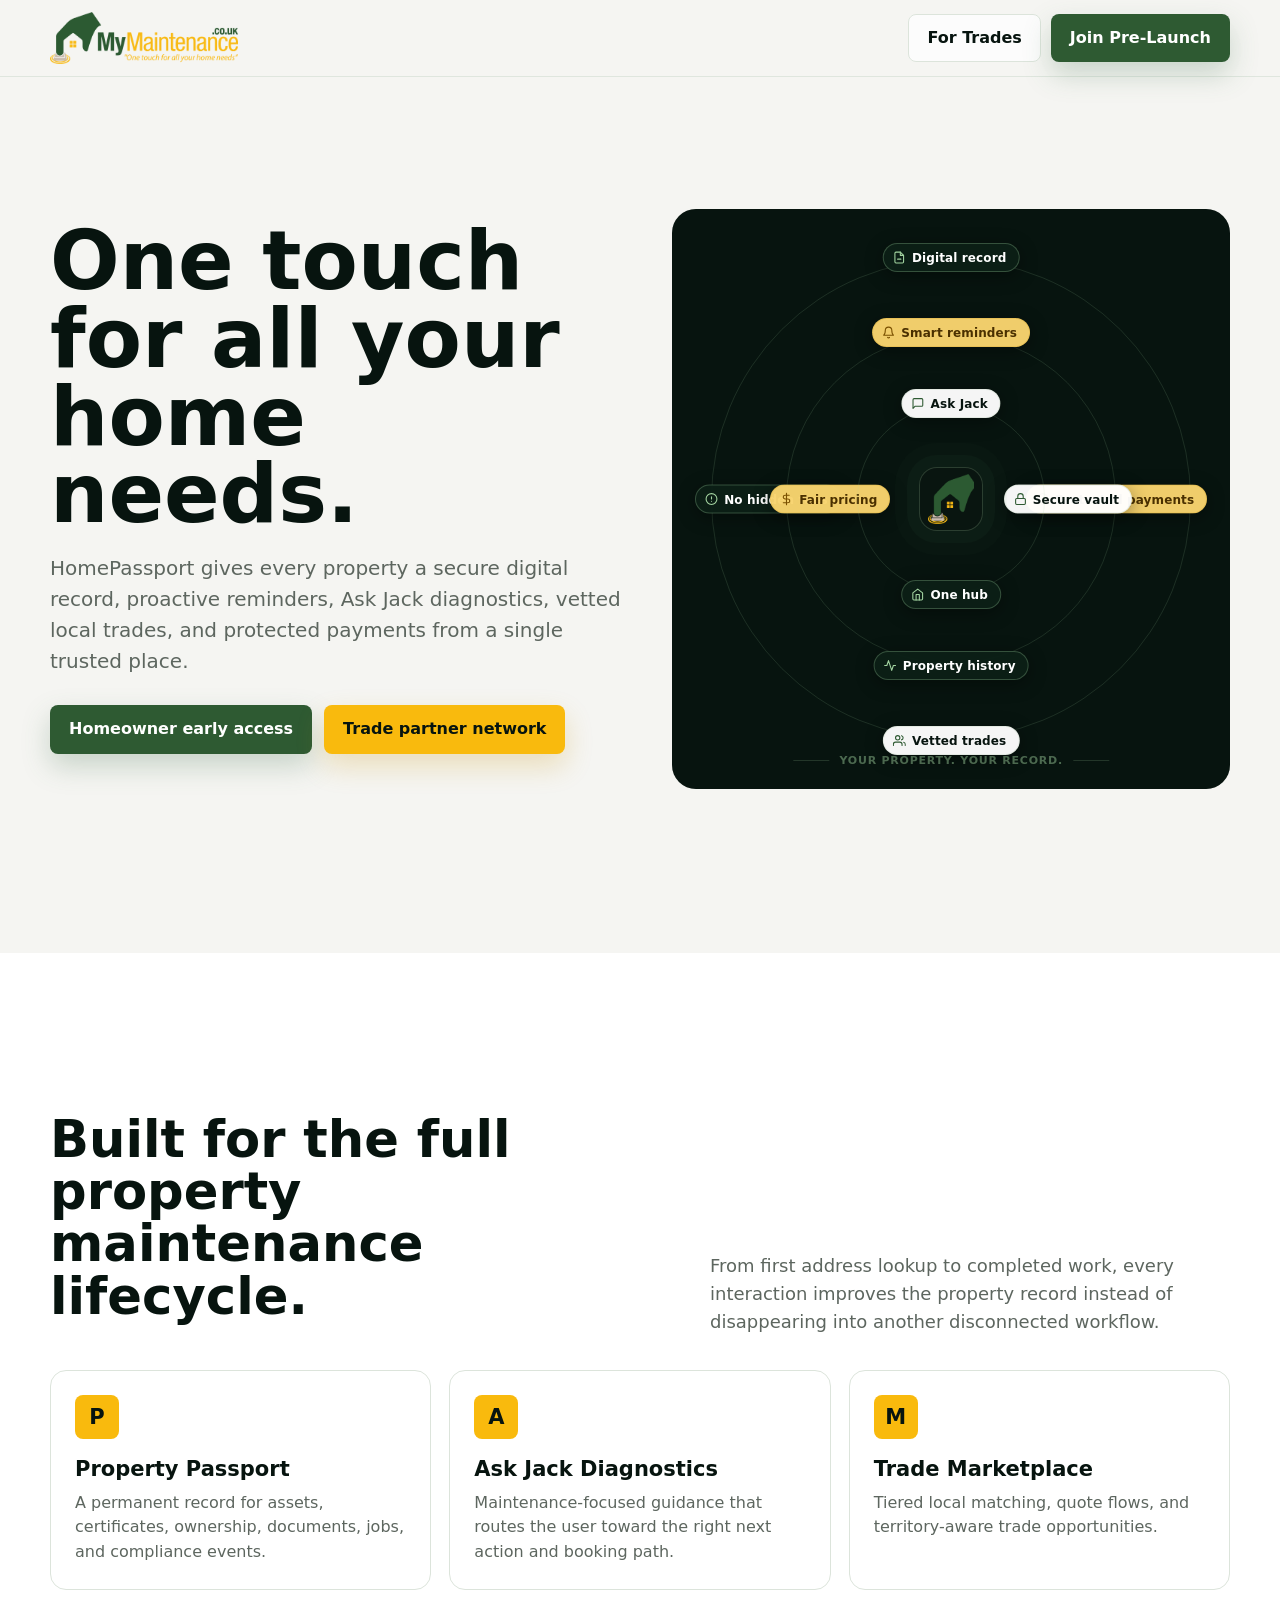
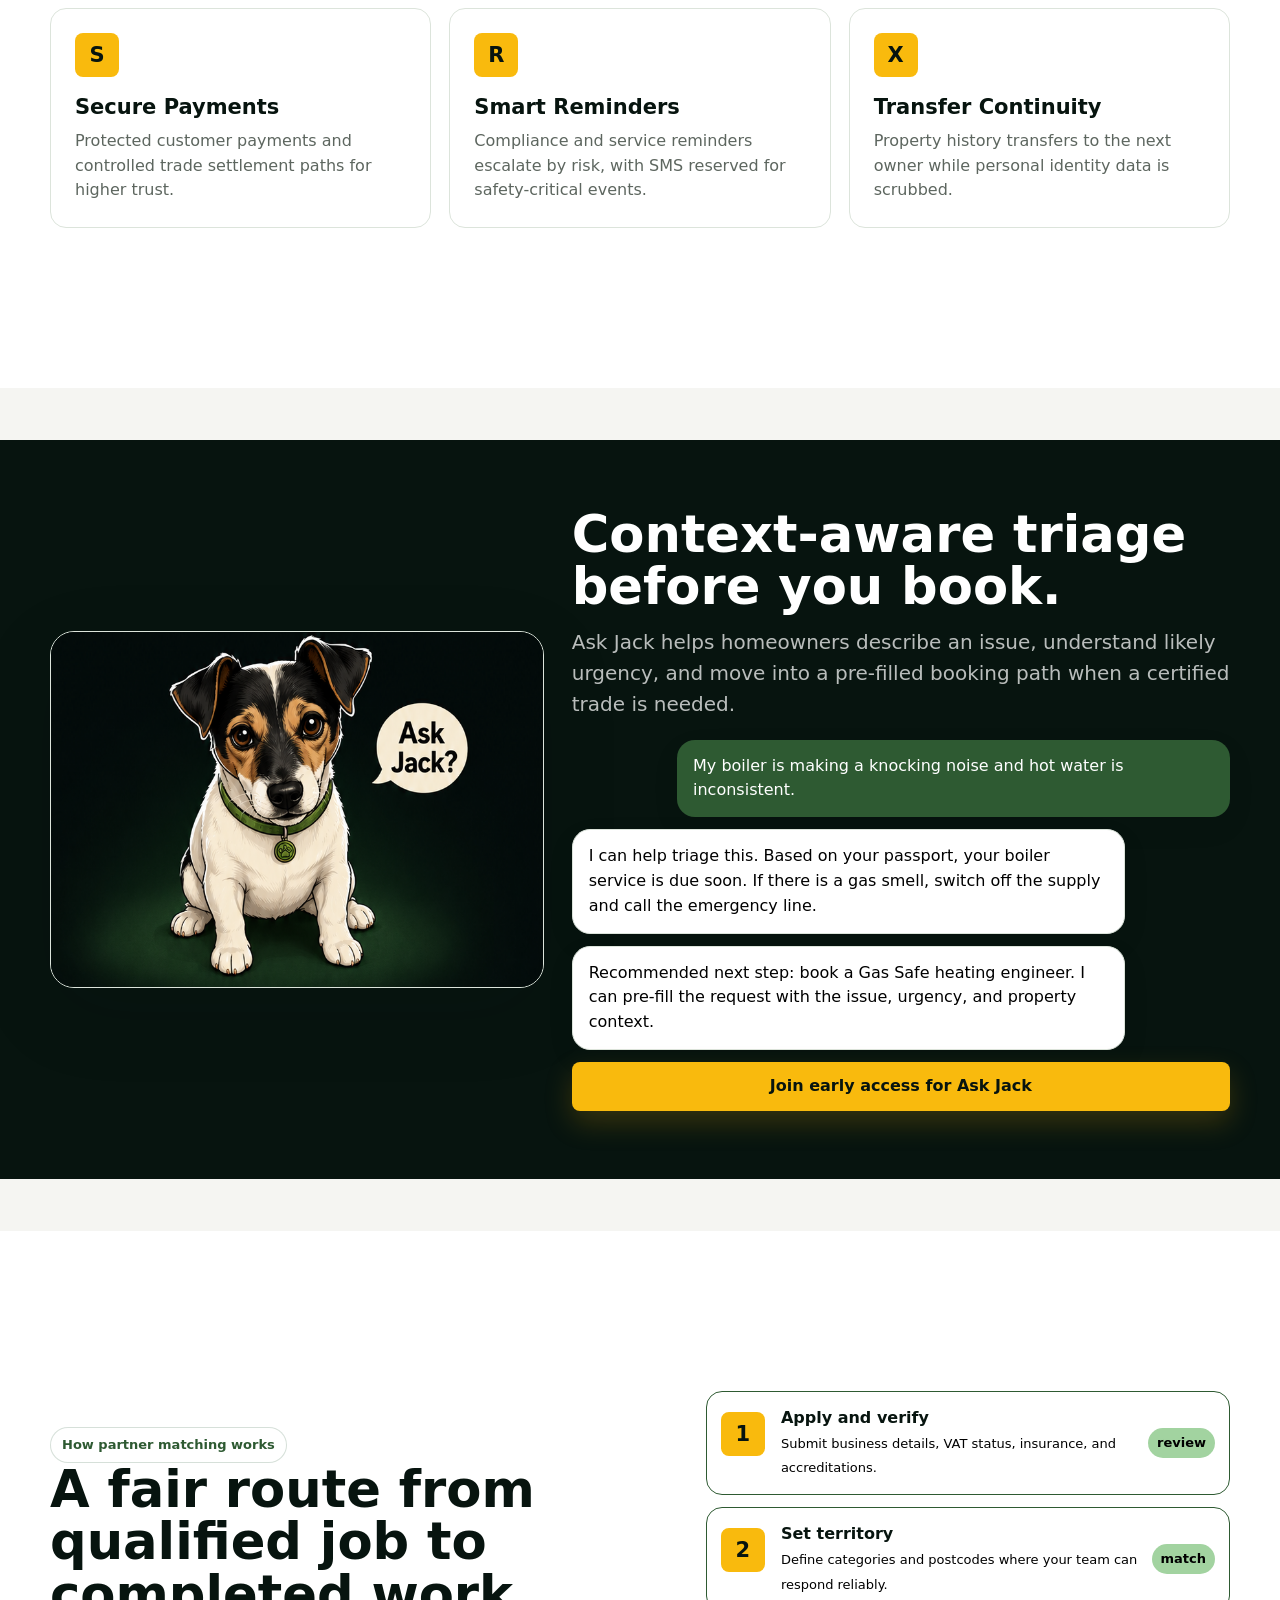
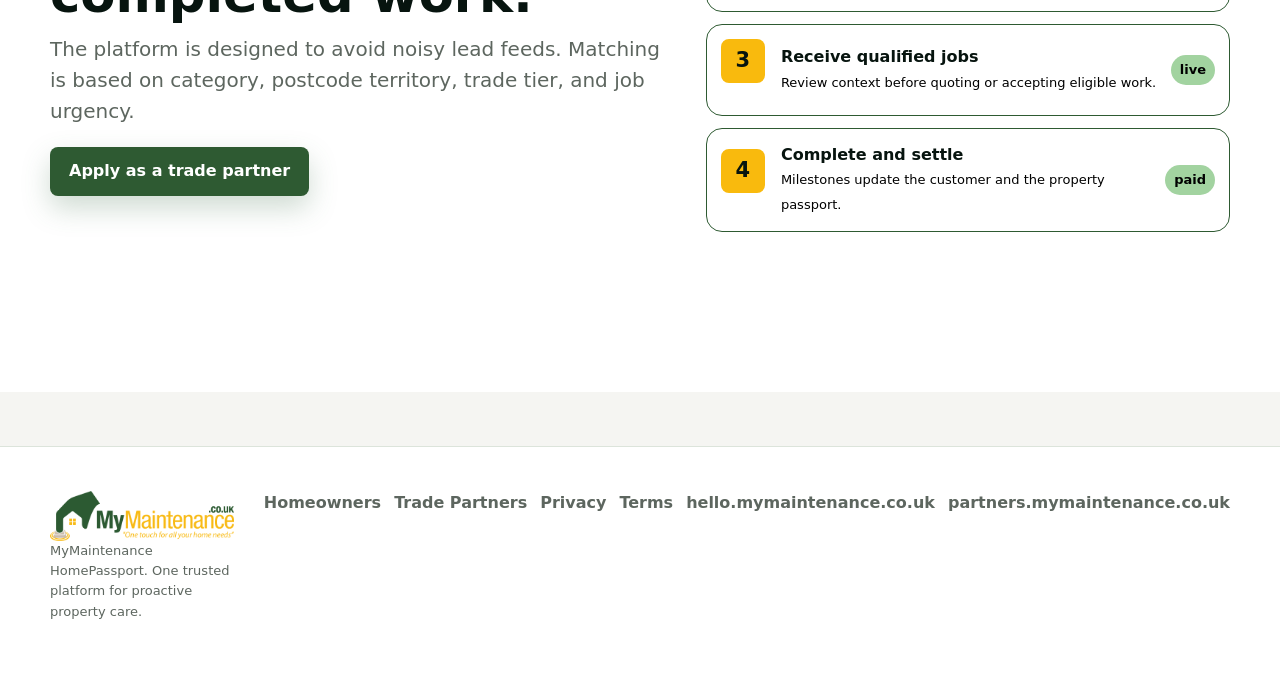
==== index.html @ 311902d3 "Add files via upload" ====
<!doctype html>
<html lang="en-GB">
  <head>
    <meta charset="utf-8">
    <meta name="viewport" content="width=device-width, initial-scale=1">
    <title>MyMaintenance HomePassport | One touch for all your home needs</title>
    <meta name="description" content="HomePassport is the digital property passport for proactive home maintenance, trusted trades, Ask Jack diagnostics, and protected bookings.">
    <meta name="robots" content="index,follow,max-snippet:-1,max-image-preview:large,max-video-preview:-1">
    <meta name="keywords" content="HomePassport, MyMaintenance, digital property passport, property maintenance app, trusted trades, Ask Jack, homeowner maintenance, UK property compliance">
    <link rel="canonical" href="https://www.mymaintenance.co.uk/">
    <meta property="og:title" content="MyMaintenance HomePassport">
    <meta property="og:description" content="Everything your home needs. One trusted platform.">
    <meta property="og:type" content="website">
    <meta property="og:url" content="https://www.mymaintenance.co.uk/">
    <meta property="og:locale" content="en_GB">
    <meta name="twitter:card" content="summary_large_image">
    <link rel="stylesheet" href="styles.css">
    <script type="application/ld+json">
      {
        "@context": "https://schema.org",
        "@graph": [
          {
            "@type": "Organization",
            "@id": "https://www.mymaintenance.co.uk/#organization",
            "name": "MyMaintenance",
            "url": "https://www.mymaintenance.co.uk/",
            "slogan": "One touch for all your home needs",
            "sameAs": [
              "https://hello.mymaintenance.co.uk",
              "https://partners.mymaintenance.co.uk"
            ]
          },
          {
            "@type": "WebSite",
            "@id": "https://www.mymaintenance.co.uk/#website",
            "url": "https://www.mymaintenance.co.uk/",
            "name": "MyMaintenance HomePassport",
            "publisher": { "@id": "https://www.mymaintenance.co.uk/#organization" },
            "inLanguage": "en-GB"
          },
          {
            "@type": "SoftwareApplication",
            "name": "HomePassport",
            "applicationCategory": "LifestyleApplication",
            "operatingSystem": "Web, iOS Safari, Chrome Android",
            "description": "A digital property passport for home maintenance records, compliance reminders, Ask Jack diagnostics, trusted trade matching, and protected bookings.",
            "publisher": { "@id": "https://www.mymaintenance.co.uk/#organization" },
            "offers": { "@type": "Offer", "price": "0", "priceCurrency": "GBP", "availability": "https://schema.org/PreOrder" }
          },
          {
            "@type": "FAQPage",
            "mainEntity": [
              {
                "@type": "Question",
                "name": "What is HomePassport?",
                "acceptedAnswer": { "@type": "Answer", "text": "HomePassport is a digital property passport that stores home documents, maintenance history, compliance reminders, and job records against the property rather than a temporary user account." }
              },
              {
                "@type": "Question",
                "name": "Who is MyMaintenance for?",
                "acceptedAnswer": { "@type": "Answer", "text": "MyMaintenance is for homeowners, landlords, and verified trade partners who want a clearer way to manage property maintenance, trusted local jobs, and protected bookings." }
              },
              {
                "@type": "Question",
                "name": "What is Ask Jack?",
                "acceptedAnswer": { "@type": "Answer", "text": "Ask Jack is a maintenance-focused assistant that helps users describe an issue, understand likely urgency, and move into a pre-filled booking path when certified trade support is needed." }
              }
            ]
          }
        ]
      }
    </script>
  </head>
  <body>
	<header class="site-header">
	  <nav class="nav" aria-label="Primary navigation">
		<a class="brand" href="/" aria-label="MyMaintenance home">
		  <img src="images/LogowithName.png" alt="MyMaintenance">
		</a>

		<button class="menu-toggle" type="button"
				aria-label="Open menu"
				aria-expanded="false"
				data-menu-toggle>
		  <span></span><span></span><span></span>
		</button>

		<div class="nav-actions">
		  <a class="button ghost" href="https://www.mymaintenance.co.uk/partners">For Trades</a>
		  <a class="button primary" href="https://www.mymaintenance.co.uk/hello">Join Pre-Launch</a>
		</div>
	  </nav>
	</header>

    <main>
      <section class="hero">
        <div class="hero-copy reveal">
          <h1>One touch for all your home needs.</h1>
          <p class="lead">HomePassport gives every property a secure digital record, proactive reminders, Ask Jack diagnostics, vetted local trades, and protected payments from a single trusted place.</p>
          <div class="hero-actions">
            <a class="button primary" href="https://www.mymaintenance.co.uk/partners">Homeowner early access</a>
            <a class="button secondary" href="https://www.mymaintenance.co.uk/hello">Trade partner network</a>
          </div>
        </div>

       <div class="hero-visual-panel" aria-hidden="true">

  <div class="panel-vignette"></div>

  <div class="orbit-system">

    <div class="orbit-ring ring-1">
      <span class="chip chip-forest p-top">
        <svg viewBox="0 0 24 24"><path d="M14 2H6a2 2 0 00-2 2v16a2 2 0 002 2h12a2 2 0 002-2V8z"/><polyline points="14 2 14 8 20 8"/><line x1="9" y1="15" x2="15" y2="15"/></svg>
        Digital record
      </span>
      <span class="chip chip-gold p-right">
        <svg viewBox="0 0 24 24"><path d="M12 22s8-4 8-10V5l-8-3-8 3v7c0 6 8 10 8 10z"/></svg>
        Protected payments
      </span>
      <span class="chip chip-white p-bottom">
        <svg viewBox="0 0 24 24"><path d="M17 21v-2a4 4 0 00-4-4H5a4 4 0 00-4 4v2"/><circle cx="9" cy="7" r="4"/><path d="M23 21v-2a4 4 0 00-3-3.87"/><path d="M16 3.13a4 4 0 010 7.75"/></svg>
        Vetted trades
      </span>
      <span class="chip chip-forest p-left">
        <svg viewBox="0 0 24 24"><circle cx="12" cy="12" r="10"/><line x1="12" y1="8" x2="12" y2="12"/><line x1="12" y1="16" x2="12.01" y2="16"/></svg>
        No hidden fees
      </span>
    </div>

    <div class="orbit-ring ring-2">
      <span class="chip chip-gold p-top">
        <svg viewBox="0 0 24 24"><path d="M18 8A6 6 0 006 8c0 7-3 9-3 9h18s-3-2-3-9"/><path d="M13.73 21a2 2 0 01-3.46 0"/></svg>
        Smart reminders
      </span>
      <span class="chip chip-white p-right">
        <svg viewBox="0 0 24 24"><rect x="3" y="11" width="18" height="11" rx="2" ry="2"/><path d="M7 11V7a5 5 0 0110 0v4"/></svg>
        Secure vault
      </span>
      <span class="chip chip-forest p-bottom">
        <svg viewBox="0 0 24 24"><polyline points="22 12 18 12 15 21 9 3 6 12 2 12"/></svg>
        Property history
      </span>
      <span class="chip chip-gold p-left">
        <svg viewBox="0 0 24 24"><line x1="12" y1="1" x2="12" y2="23"/><path d="M17 5H9.5a3.5 3.5 0 000 7h5a3.5 3.5 0 010 7H6"/></svg>
        Fair pricing
      </span>
    </div>

    <div class="orbit-ring ring-3">
      <span class="chip chip-white p-top">
        <svg viewBox="0 0 24 24"><path d="M21 15a2 2 0 01-2 2H7l-4 4V5a2 2 0 012-2h14a2 2 0 012 2z"/></svg>
        Ask Jack
      </span>
      <span class="chip chip-forest p-bottom">
        <svg viewBox="0 0 24 24"><path d="M3 9l9-7 9 7v11a2 2 0 01-2 2H5a2 2 0 01-2-2z"/><polyline points="9 22 9 12 15 12 15 22"/></svg>
        One hub
      </span>
    </div>

   <div class="orbit-centre">
  <img src="images/logoalone.png" alt="HomePassport">
</div>

  </div>

  <p class="panel-label">Your property. Your record.</p>

</div>
      </section>
	  <div class="yellow-band" id="featuresdiv">
      <section class="section" id="features">
        <div class="section-header reveal">
          <div>
            <h2>Built for the full property maintenance lifecycle.</h2>
          </div>
          <p>From first address lookup to completed work, every interaction improves the property record instead of disappearing into another disconnected workflow.</p>
        </div>
        <div class="grid-3">
          <article class="card reveal"><div class="icon">P</div><h3>Property Passport</h3><p>A permanent record for assets, certificates, ownership, documents, jobs, and compliance events.</p></article>
          <article class="card reveal"><div class="icon">A</div><h3>Ask Jack Diagnostics</h3><p>Maintenance-focused guidance that routes the user toward the right next action and booking path.</p></article>
          <article class="card reveal"><div class="icon">M</div><h3>Trade Marketplace</h3><p>Tiered local matching, quote flows, and territory-aware trade opportunities.</p></article>
          <article class="card reveal"><div class="icon">S</div><h3>Secure Payments</h3><p>Protected customer payments and controlled trade settlement paths for higher trust.</p></article>
          <article class="card reveal"><div class="icon">R</div><h3>Smart Reminders</h3><p>Compliance and service reminders escalate by risk, with SMS reserved for safety-critical events.</p></article>
          <article class="card reveal"><div class="icon">X</div><h3>Transfer Continuity</h3><p>Property history transfers to the next owner while personal identity data is scrubbed.</p></article>
        </div>
      </section>
	    </div>
	  <div class="dark-band" id="solution">
      <section class="section ask-jack" id="ask-jack">
        <div class="jack-card reveal">
          <img src="images/AskJackImage.png" alt="Ask Jack assistant artwork">
        </div>
        <div class="reveal">
          <h2>Context-aware triage before you book.</h2>
          <p class="lead">Ask Jack helps homeowners describe an issue, understand likely urgency, and move into a pre-filled booking path when a certified trade is needed.</p>
          <div class="chat" aria-label="Ask Jack demo conversation">
            <div class="bubble user">My boiler is making a knocking noise and hot water is inconsistent.</div>
            <div class="bubble system">I can help triage this. Based on your passport, your boiler service is due soon. If there is a gas smell, switch off the supply and call the emergency line.</div>
            <div class="bubble system">Recommended next step: book a Gas Safe heating engineer. I can pre-fill the request with the issue, urgency, and property context.</div>
            <a class="button secondary" href="https://www.mymaintenance.co.uk/hello">Join early access for Ask Jack</a>
          </div>
        </div>
      </section>
    </div>

    	  <div class="yellow-band" id="featuresdiv">
       <section class="section passport-panel">
          <div class="reveal">
            <span class="eyebrow">How partner matching works</span>
            <h2>A fair route from qualified job to completed work.</h2>
            <p class="lead">The platform is designed to avoid noisy lead feeds. Matching is based on category, postcode territory, trade tier, and job urgency.</p>
			 <a class="button primary" href="https://www.mymaintenance.co.uk/partners">Apply as a trade partner</a>
          </div>
          <div class="passport-stack reveal">
            <div class="passport-row"><div class="icon">1</div><div><b>Apply and verify</b><span>Submit business details, VAT status, insurance, and accreditations.</span></div><span class="status">review</span></div>
            <div class="passport-row"><div class="icon">2</div><div><b>Set territory</b><span>Define categories and postcodes where your team can respond reliably.</span></div><span class="status">match</span></div>
            <div class="passport-row"><div class="icon">3</div><div><b>Receive qualified jobs</b><span>Review context before quoting or accepting eligible work.</span></div><span class="status">live</span></div>
            <div class="passport-row"><div class="icon">4</div><div><b>Complete and settle</b><span>Milestones update the customer and the property passport.</span></div><span class="status">paid</span></div>
          </div>
        </section>
		  </div>
    </main>

    <footer class="footer">
      <div class="footer-inner">
        <div>
          <img src="images/LogowithName.png" alt="MyMaintenance">
          <p class="form-note">MyMaintenance HomePassport. One trusted platform for proactive property care.</p>
        </div>
        <div class="footer-links">
          <a href="https://www.mymaintenance.co.uk/hello">Homeowners</a>
          <a href="https://www.mymaintenance.co.uk/partners">Trade Partners</a>
          <a href="privacy.html">Privacy</a>
          <a href="terms.html">Terms</a>
          <a href="https://hello.mymaintenance.co.uk">hello.mymaintenance.co.uk</a>
          <a href="https://partners.mymaintenance.co.uk">partners.mymaintenance.co.uk</a>
        </div>
      </div>
    </footer>
    <script src="site.js"></script>
  </body>
</html>
---- styles.css ----
:root {

  --green-main: #2E5A32;
  --yellow-main: #F9BA0D;

  --ink: #07140f;
  --grey: #07140f;
  --muted: #5d665f;
  --line: #dce4db;
  --soft: #f5f5f2;
  --white: #ffffff;
  --danger: #c0392b;
  

  --green-950: var(--ink);
  --green-900: var(--ink);
  --green-800: var(--green-main);
  --green-700: var(--green-main);
  --green-600: var(--green-main);
  --green-300: #a2d3a0; 
  --gold-500: var(--yellow-main);
  --gold-600: var(--yellow-main);
  
  --radius-sm: 8px;
  --radius-md: 16px;
  --radius-lg: 24px;
  --shadow: 0 24px 80px rgba(7, 20, 15, 0.12);
  color-scheme: light;
}

* {
  box-sizing: border-box;
}

html {
  scroll-behavior: smooth;
}

body {
  margin: 0;
  font-family: Inter, ui-sans-serif, system-ui, -apple-system, BlinkMacSystemFont, "Segoe UI", sans-serif;
  color: var(--ink);
  background: var(--soft);
  line-height: 1.55;
}

body.menu-open {
  overflow: hidden;
}

img {
  max-width: 100%;
  display: block;
}

a {
  color: inherit;
  text-decoration: none;
}

button,
input,
select,
textarea {
  font: inherit;
}

.site-header {
  position: sticky;
  top: 0;
  z-index: 30;
  border-bottom: 1px solid rgba(220, 228, 219, 0.84);
  background: rgba(245, 245, 242, 0.92);
  backdrop-filter: blur(18px);
}

.nav {
  width: min(1180px, calc(100% - 32px));
  min-height: 76px;
  margin: 0 auto;
  display: flex;
  align-items: center;
  justify-content: space-between;
  gap: 24px;
}

.brand {
  display: inline-flex;
  align-items: center;
  gap: 12px;
  min-width: 180px;
}

.brand img {
  width: 188px;
  height: auto;
}

.nav-links {
  display: flex;
  align-items: center;
  gap: 6px;
}

.nav-links a {
  min-height: 44px;
  display: inline-flex;
  align-items: center;
  padding: 0 13px;
  border-radius: var(--radius-sm);
  color: #334138;
  font-weight: 700;
  font-size: 14px;
}

.nav-links a[aria-current="page"],
.nav-links a:hover {
  color: var(--green-900);
  background: rgba(70, 116, 81, 0.1);
}

.nav-actions {
  display: flex;
  align-items: center;
  gap: 10px;
}

.menu-toggle {
  display: none;
  width: 44px;
  height: 44px;
  border: 1px solid var(--line);
  border-radius: var(--radius-sm);
  background: var(--white);
}

.menu-toggle span {
  display: block;
  width: 18px;
  height: 2px;
  margin: 4px auto;
  background: var(--green-900);
}

.button,
button.button {
  min-height: 44px;
  display: inline-flex;
  align-items: center;
  justify-content: center;
  gap: 9px;
  border: 1px solid transparent;
  border-radius: var(--radius-sm);
  padding: 11px 18px;
  font-weight: 800;
  cursor: pointer;
  transition: transform 150ms ease, background 150ms ease, border 150ms ease, box-shadow 150ms ease;
}

.button:hover {
  transform: translateY(-1px);
}

.button.primary {
  color: var(--white);
  background: var(--green-600);
  box-shadow: 0 12px 28px rgba(70, 116, 81, 0.26);
}

.button.primary:hover {
  background: var(--green-700);
}

.button.secondary {
  color: var(--green-950);
  background: var(--gold-500);
  box-shadow: 0 12px 28px rgba(200, 146, 10, 0.24);
}

.button.ghost {
  color: var(--green-900);
  border-color: var(--line);
  background: rgba(255, 255, 255, 0.75);
}

.button.dark {
  color: var(--white);
  background: var(--green-900);
}

.section,
.hero {
  width: min(1180px, calc(100% - 32px));
  margin: 0 auto;
}

.hero {
  min-height: calc(100vh - 76px);
  display: grid;
  grid-template-columns: minmax(0, 1.02fr) minmax(360px, 0.98fr);
  align-items: center;
  gap: 42px;
  padding: 64px 0 44px;
}


/* ── Hero visual panel ── */
.hero-visual-panel {
  position: relative;
  overflow: hidden;
  border-radius: var(--radius-lg);
  background: var(--green-950);
  min-height: 580px;
  display: flex;
  align-items: center;
  justify-content: center;
}

.panel-video {
  position: absolute;
  inset: 0;
  z-index: 0;
}

.panel-video video {
  width: 100%;
  height: 100%;
  object-fit: cover;
  opacity: 0.5;
}

.panel-video-fallback {
  position: absolute;
  inset: 0;
  background:
    radial-gradient(ellipse 70% 60% at 55% 45%, rgba(36,95,56,0.4) 0%, transparent 65%),
    linear-gradient(155deg, #0d2a1a 0%, #072011 50%, #030d07 100%);
}

.panel-vignette {
  position: absolute;
  inset: 0;
  z-index: 1;
  background: radial-gradient(ellipse 100% 100% at 50% 50%, transparent 40%, rgba(7,20,15,0.55) 100%);
  pointer-events: none;
}

/* ── Orbit system ── */
.orbit-system {
  position: relative;
  z-index: 2;
  width: 480px;
  height: 480px;
  display: flex;
  align-items: center;
  justify-content: center;
}

.orbit-ring {
  position: absolute;
  border-radius: 50%;
  border: 1px solid rgba(162,211,160,0.14);
}

.ring-1 { width: 480px; height: 480px; animation: ospin 38s linear infinite; }
.ring-2 { width: 330px; height: 330px; animation: ospin 25s linear infinite reverse; }
.ring-3 { width: 188px; height: 188px; animation: ospin 17s linear infinite; }

@keyframes ospin {
  from { transform: rotate(0deg); }
  to   { transform: rotate(360deg); }
}

/* Chips */
.chip {
  position: absolute;
  display: inline-flex;
  align-items: center;
  gap: 6px;
  padding: 7px 12px 7px 9px;
  border-radius: 999px;
  font-size: 12px;
  font-weight: 700;
  white-space: nowrap;
  box-shadow: 0 4px 18px rgba(0,0,0,0.38);
  letter-spacing: 0.01em;
  line-height: 1;
}

.chip svg {
  width: 13px;
  height: 13px;
  flex-shrink: 0;
  stroke-width: 2;
  stroke-linecap: round;
  stroke-linejoin: round;
  fill: none;
}

.chip-forest { background: rgba(12,32,22,0.96); border: 1px solid rgba(162,211,160,0.28); color: white; }
.chip-forest svg { stroke: var(--green-300); }
.chip-gold   { background: rgba(248,212,111,0.97); border: 1px solid rgba(200,146,10,0.22); color: #4a3000; }
.chip-gold svg { stroke: #7a5000; }
.chip-white  { background: rgba(255,255,255,0.96); border: 1px solid rgba(220,228,219,0.7); color: var(--ink); }
.chip-white svg { stroke: var(--green-700); }

/* Counter-rotation per ring speed */
.ring-1 .chip { animation: cunspin1 38s linear infinite; }
.ring-2 .chip { animation: cunspin2 25s linear infinite; }
.ring-3 .chip { animation: cunspin3 17s linear infinite; }

@keyframes cunspin1 { from { transform: rotate(0deg); }   to { transform: rotate(-360deg); } }
@keyframes cunspin2 { from { transform: rotate(0deg); }   to { transform: rotate(360deg); }  }
@keyframes cunspin3 { from { transform: rotate(0deg); }   to { transform: rotate(-360deg); } }

/* Cardinal positions */
.p-top    { top: -17px;   left: 50%; transform: translateX(-50%); }
.p-right  { right: -17px; top: 50%;  transform: translateY(-50%); }
.p-bottom { bottom: -17px; left: 50%; transform: translateX(-50%); }
.p-left   { left: -17px;  top: 50%;  transform: translateY(-50%); }

/* Restate counter-rotation on each positioned chip (animation overrides transform) */
.ring-1 .p-top, .ring-1 .p-right,
.ring-1 .p-bottom, .ring-1 .p-left { animation: cunspin1 38s linear infinite; }
.ring-2 .p-top, .ring-2 .p-right,
.ring-2 .p-bottom, .ring-2 .p-left { animation: cunspin2 25s linear infinite; }
.ring-3 .p-top, .ring-3 .p-bottom  { animation: cunspin3 17s linear infinite; }

/* Centre medallion */
.orbit-centre {
  position: absolute;
  z-index: 3;
  width: 64px;
  height: 64px;
  border-radius: 18px;
  background: rgba(10,22,17,0.9);
  border: 1px solid rgba(162,211,160,0.22);
  display: flex;
  align-items: center;
  justify-content: center;
  box-shadow: 0 0 0 12px rgba(70,116,81,0.06), 0 0 0 24px rgba(70,116,81,0.03);
  padding: 8px;        
  overflow: hidden;   
}

@media (max-width: 768px) {
  .hero::before {
    opacity: 0.03;
    font-size: 4rem;
  }
}
.hero-copy,
.hero-visual-panel {
  position: relative;
  z-index: 1;
}


.orbit-centre svg {
  width: 30px;
  height: 30px;
  stroke: var(--green-300);
  fill: none;
  stroke-width: 1.6;
  stroke-linecap: round;
  stroke-linejoin: round;
}

/* Panel label */
.panel-label {
  position: absolute;
  bottom: 20px;
  left: 50%;
  transform: translateX(-50%);
  z-index: 3;
  display: flex;
  align-items: center;
  gap: 10px;
  font-size: 11px;
  font-weight: 700;
  color: rgba(162,211,160,0.45);
  letter-spacing: 0.07em;
  text-transform: uppercase;
  white-space: nowrap;
  margin: 0;
}

.panel-label::before,
.panel-label::after {
  content: '';
  display: block;
  width: 36px;
  height: 1px;
  background: rgba(162,211,160,0.18);
}

.eyebrow {
  display: inline-flex;
  align-items: center;
  gap: 8px;
  width: fit-content;
  border: 1px solid rgba(70, 116, 81, 0.22);
  border-radius: 999px;
  padding: 7px 11px;
  color: var(--green-800);
  background: rgba(255, 255, 255, 0.72);
  font-size: 13px;
  font-weight: 800;
}

h1,
h2,
h3,
p {
  margin-top: 0;
}

h1 {
  max-width: 760px;
  margin-bottom: 20px;
  font-size: clamp(42px, 7vw, 82px);
  line-height: 0.95;
  letter-spacing: 0;
}

h2 {
  margin-bottom: 14px;
  font-size: clamp(31px, 4vw, 54px);
  line-height: 1.02;
  letter-spacing: 0;
}

h3 {
  margin-bottom: 9px;
  font-size: 21px;
  line-height: 1.18;
}

.lead {
  color: var(--muted);
  font-size: 20px;
}

.hero-copy .lead {
  margin-bottom: 28px;
}

.hero-actions,
.split-actions {
  display: flex;
  flex-wrap: wrap;
  gap: 12px;
  margin: 22px 0;
}

.mini-proof {
  display: grid;
  grid-template-columns: repeat(3, minmax(0, 1fr));
  gap: 10px;
  max-width: 600px;
  margin-top: 28px;
}

.proof-pill {
  border: 1px solid var(--line);
  border-radius: var(--radius-md);
  padding: 14px;
  background: rgba(255, 255, 255, 0.72);
}

.proof-pill strong {
  display: block;
  font-size: 24px;
  line-height: 1;
}

.proof-pill span {
  color: var(--muted);
  font-size: 13px;
  font-weight: 700;
}

.hero-visual {
  position: relative;
  min-height: 650px;
  display: grid;
  place-items: center;
}


.hero-device {
  position: relative;
  z-index: 2;
  width: min(330px, 84vw);
  border-radius: 36px;
  padding: 10px;
  background: #08150f;
  box-shadow: var(--shadow);
}

.hero-device img {
  border-radius: 28px;
}

.floating-card {
  position: absolute;
  z-index: 3;
  border: 1px solid rgba(220, 228, 219, 0.9);
  border-radius: var(--radius-md);
  padding: 16px;
  background: rgba(255, 255, 255, 0.95);
  box-shadow: var(--shadow);
}

.floating-card strong {
  display: block;
  color: var(--green-900);
}

.floating-card span {
  color: var(--muted);
  font-size: 13px;
}

.floating-card.top {
  top: 92px;
  right: 0;
  max-width: 210px;
}

.floating-card.bottom {
  left: 0;
  bottom: 110px;
  max-width: 230px;
}

.section {
  padding: 92px 0;
}

.section-header {
  display: flex;
  justify-content: space-between;
  align-items: end;
  gap: 28px;
  margin-bottom: 34px;
}

.section-header p {
  max-width: 520px;
  margin-bottom: 0;
  color: var(--muted);
  font-size: 18px;
}

.grid-3,
.grid-2,
.grid-4 {
  display: grid;
  gap: 18px;
}

.grid-3 {
  grid-template-columns: repeat(3, minmax(0, 1fr));
}

.grid-2 {
  grid-template-columns: repeat(2, minmax(0, 1fr));
}

.grid-4 {
  grid-template-columns: repeat(4, minmax(0, 1fr));
}

.card {
  border: 1px solid var(--line);
  border-radius: var(--radius-md);
  padding: 24px;
  background: var(--white);
  transition: transform 150ms ease, border 150ms ease, box-shadow 150ms ease;
}

.card:hover {
  transform: translateY(-2px);
  border-color: rgba(70, 116, 81, 0.3);
  box-shadow: 0 16px 40px rgba(7, 20, 15, 0.08);
}

.icon {
  width: 44px;
  height: 44px;
  display: grid;
  place-items: center;
  margin-bottom: 18px;
  border-radius: var(--radius-sm);
  color: var(--green-950);
  background: var(--gold-500);
  font-size: 21px;
  font-weight: 900;
}

.card p,
.plain-list p {
  color: var(--muted);
  margin-bottom: 0;
}

.dark-band {
  margin: 52px 0;
  padding: 68px 0;
  color: var(--white);
  background: var(--green-900);
}

.yellow-band {
  margin: 52px 0;
  padding: 68px 0;
  background: var(--white);
}

.yellow-band h2{
	color: var(--grey);
}
.dark-band .section {
  padding: 0;
}

.dark-band p,
.dark-band .muted {
  color: rgba(255, 255, 255, 0.72);
}

.passport-panel {
  display: grid;
  grid-template-columns: minmax(0, 1fr) minmax(320px, 0.84fr);
  gap: 32px;
  align-items: center;
}

.passport-stack {
  display: grid;
  gap: 12px;
}

.passport-row {
  display: grid;
  grid-template-columns: 46px 1fr auto;
  align-items: center;
  gap: 14px;
  border: 1px solid var(--green-700);
  border-radius: var(--radius-md);
  padding: 14px;
  background: rgba(255, 255, 255, 0.05);
}

.passport-row b {
  display: block;
}

.passport-row span {
  color: black;
  font-size: 13px;
}

.status {
  border-radius: 999px;
  padding: 5px 9px;
  color: var(--green-950);
  background: var(--green-300);
  font-size: 12px;
  font-weight: 900;
}

.ask-jack {
  display: grid;
  grid-template-columns: minmax(280px, 0.75fr) minmax(0, 1fr);
  gap: 28px;
  align-items: center;
}


.jack-card {
  overflow: hidden;
  border: 1px solid var(--line);
  border-radius: var(--radius-lg);
  background: var(--green-900);
  box-shadow: var(--shadow);
}

.jack-card img {
  width: 100%;
}

.chat {
  display: grid;
  gap: 12px;
}

.bubble {
  max-width: 84%;
  border-radius: 18px;
  padding: 14px 16px;
  background: var(--white);
  box-shadow: 0 10px 28px rgba(7, 20, 15, 0.07);
}

.bubble.user {
  justify-self: end;
  color: var(--white);
  background: var(--green-600);
}

.bubble.system {
  border: 1px solid var(--line);
  color: black;
}

.signup-panel {
  display: grid;
  grid-template-columns: minmax(0, 0.9fr) minmax(340px, 0.7fr);
  gap: 24px;
  align-items: stretch;
  border: 1px solid rgba(70, 116, 81, 0.18);
  border-radius: var(--radius-lg);
  padding: 28px;
  background: var(--white);
  box-shadow: var(--shadow);
}

.form {
  display: grid;
  gap: 12px;
}

.form-row {
  display: grid;
  grid-template-columns: 1fr 1fr;
  gap: 12px;
}

label {
  display: grid;
  gap: 6px;
  color: #344039;
  font-size: 13px;
  font-weight: 850;
}

input,
select,
textarea {
  width: 100%;
  min-height: 48px;
  border: 1px solid #cad6cb;
  border-radius: var(--radius-sm);
  padding: 12px 13px;
  color: var(--ink);
  background: #fbfcfb;
  outline: none;
}

textarea {
  min-height: 128px;
  resize: vertical;
}

input:focus,
select:focus,
textarea:focus {
  border-color: var(--green-600);
  box-shadow: 0 0 0 4px rgba(70, 116, 81, 0.12);
}

.form-note {
  color: var(--muted);
  font-size: 13px;
}

.form-message {
  min-height: 22px;
  color: var(--green-700);
  font-weight: 800;
}

.page-hero {
  width: min(1180px, calc(100% - 32px));
  margin: 0 auto;
  padding: 72px 0 42px;
}

.page-hero h1 {
  max-width: 900px;
}

.feature-split {
  display: grid;
  grid-template-columns: minmax(0, 0.9fr) minmax(300px, 0.7fr);
  gap: 32px;
  align-items: center;
}

.screen-frame {
  overflow: hidden;
  border: 10px solid var(--green-900);
  border-radius: 32px;
  background: var(--green-900);
  box-shadow: var(--shadow);
}

.plain-list {
  display: grid;
  gap: 14px;
}

.plain-list article {
  border-left: 4px solid var(--gold-500);
  padding: 3px 0 3px 16px;
}

.timeline {
  display: grid;
  gap: 14px;
  counter-reset: step;
}

.timeline article {
  position: relative;
  border: 1px solid var(--line);
  border-radius: var(--radius-md);
  padding: 22px 22px 22px 72px;
  background: var(--white);
}

.timeline article::before {
  counter-increment: step;
  content: counter(step);
  position: absolute;
  left: 22px;
  top: 22px;
  width: 34px;
  height: 34px;
  display: grid;
  place-items: center;
  border-radius: var(--radius-sm);
  color: var(--green-950);
  background: var(--gold-500);
  font-weight: 900;
}

.footer {
  margin-top: 54px;
  padding: 44px 0;
  border-top: 1px solid var(--line);
  background: var(--white);
}

.footer-inner {
  width: min(1180px, calc(100% - 32px));
  margin: 0 auto;
  display: grid;
  grid-template-columns: 1fr auto;
  gap: 30px;
}

.footer img {
  width: 190px;
}

.footer-links {
  display: flex;
  flex-wrap: wrap;
  gap: 13px;
  align-content: start;
}

.footer-links a {
  color: var(--muted);
  font-weight: 750;
}

.legal-layout {
  width: min(900px, calc(100% - 32px));
  margin: 0 auto;
  padding: 64px 0 24px;
}

.legal-layout h1 {
  font-size: clamp(38px, 5vw, 64px);
}

.legal-card,
.faq-item {
  border: 1px solid var(--line);
  border-radius: var(--radius-md);
  padding: 24px;
  margin: 18px 0;
  background: var(--white);
}

.legal-card ul {
  padding-left: 22px;
}

.legal-card li + li {
  margin-top: 8px;
}

.answer-grid {
  display: grid;
  grid-template-columns: repeat(2, minmax(0, 1fr));
  gap: 18px;
}

.faq-item h3 {
  margin-bottom: 8px;
}

.faq-item p {
  margin-bottom: 0;
  color: var(--muted);
}

.reveal {
  opacity: 0;
  transform: translateY(16px);
  transition: opacity 520ms ease, transform 520ms ease;
}

.reveal.visible {
  opacity: 1;
  transform: translateY(0);
}

@keyframes rotate {
  to {
    transform: rotate(360deg);
  }
}

@keyframes counterRotate {
  to {
    transform: translateX(-50%) rotate(-360deg);
  }
}

@media (prefers-reduced-motion: reduce) {
  *,
  *::before,
  *::after {
    scroll-behavior: auto !important;
    animation-duration: 0.001ms !important;
    animation-iteration-count: 1 !important;
    transition-duration: 0.001ms !important;
  }
}

@media (max-width: 980px) {
  .menu-toggle {
    display: block;
  }

  .nav-links {
    position: fixed;
    inset: 76px 16px auto 16px;
    display: none;
    flex-direction: column;
    align-items: stretch;
    border: 1px solid var(--line);
    border-radius: var(--radius-md);
    padding: 12px;
    background: var(--white);
    box-shadow: var(--shadow);
  }

  body.menu-open .nav-links {
    display: flex;
  }

  .nav-actions .button.ghost {
    display: none;
  }

  .hero,
  .passport-panel,
  .ask-jack,
  .signup-panel,
  .feature-split {
    grid-template-columns: 1fr;
  }

  .hero {
    padding-top: 42px;
  }

  .hero-visual {
    min-height: 560px;
  }

  .grid-4,
  .grid-3 {
    grid-template-columns: repeat(2, minmax(0, 1fr));
  }

  .section-header {
    display: block;
  }
}

@media (max-width: 640px) {
  .brand img {
    width: 150px;
  }

  .nav {
    width: min(100% - 24px, 1180px);
  }

  .nav-actions .button.primary {
    display: none;
  }

  .section,
  .hero,
  .page-hero {
    width: min(100% - 24px, 1180px);
  }

  .hero-visual {
    min-height: 480px;
  }

  .floating-card {
    position: relative;
    inset: auto;
    width: 100%;
    margin-top: 12px;
  }


  .mini-proof,
  .answer-grid,
  .grid-4,
  .grid-3,
  .grid-2,
  .form-row,
  .footer-inner {
    grid-template-columns: 1fr;
  }

  .section {
    padding: 64px 0;
  }

  .signup-panel {
    padding: 20px;
  }
}
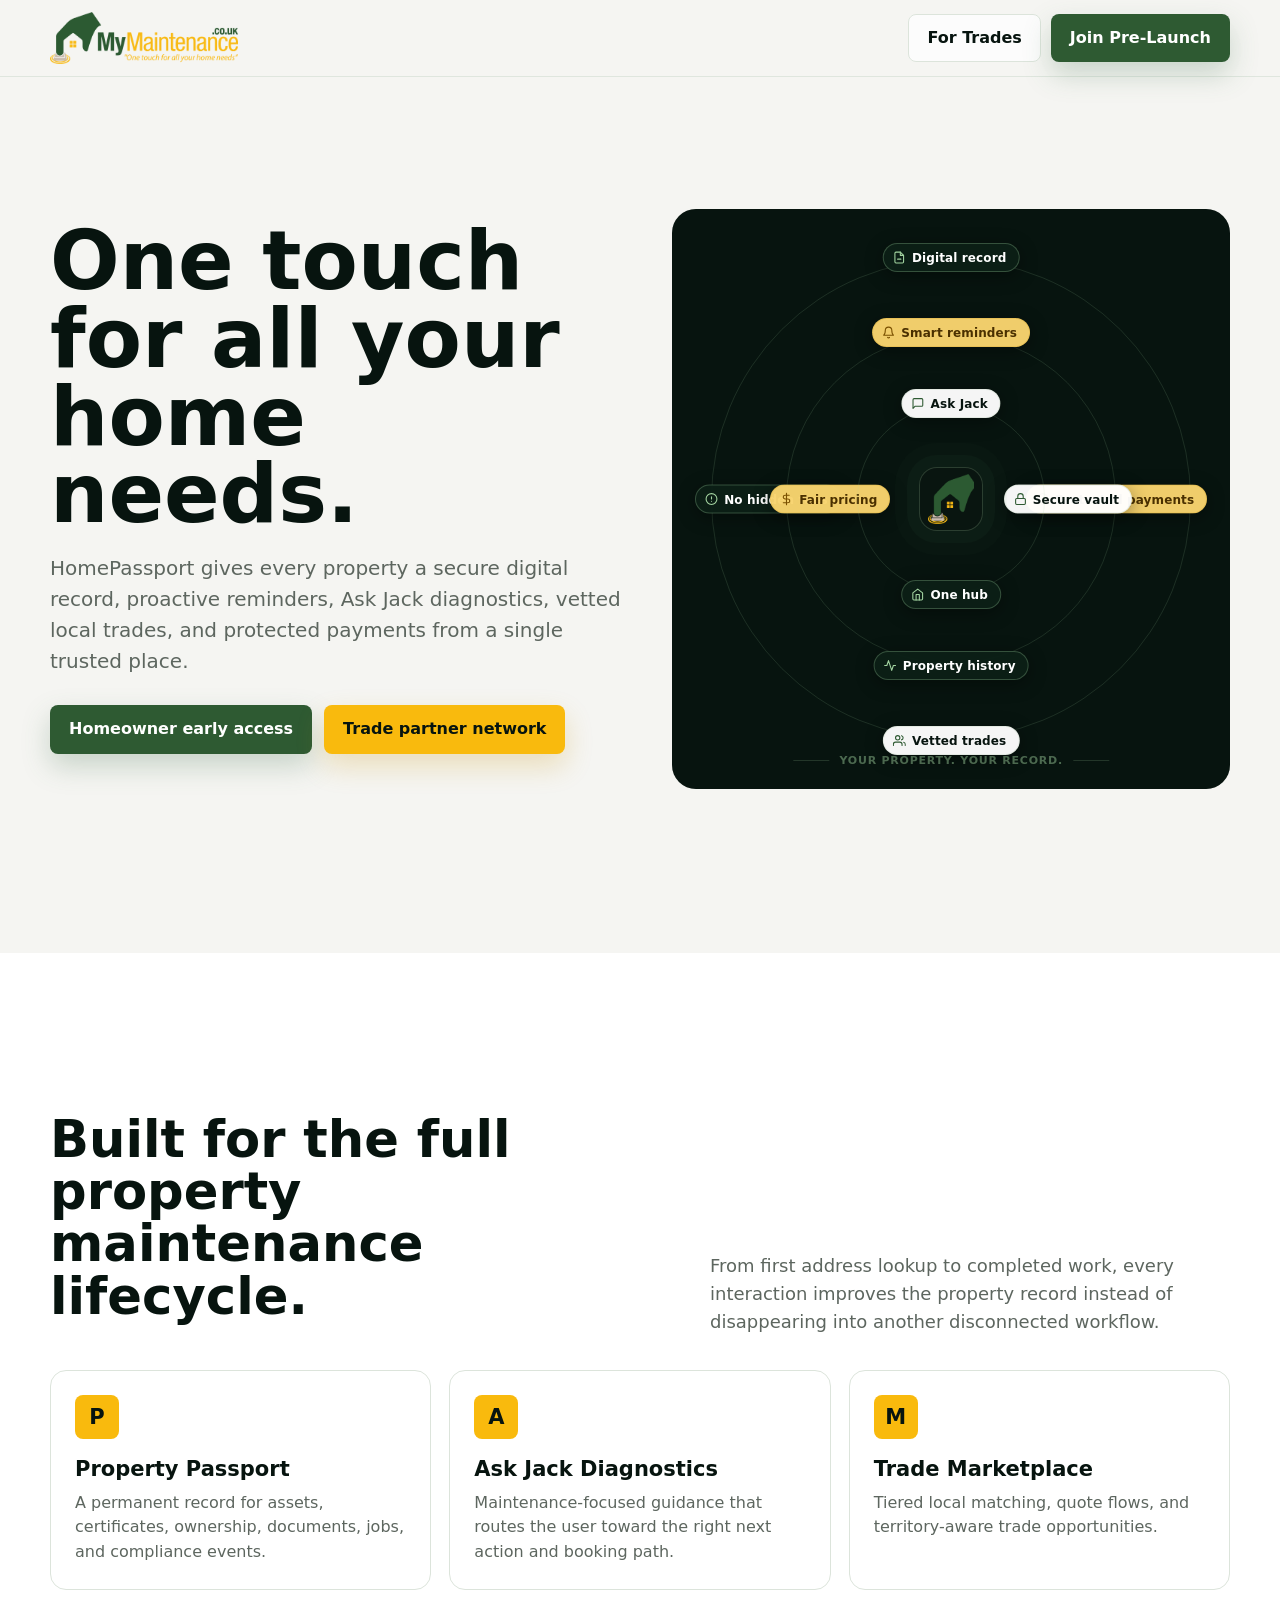
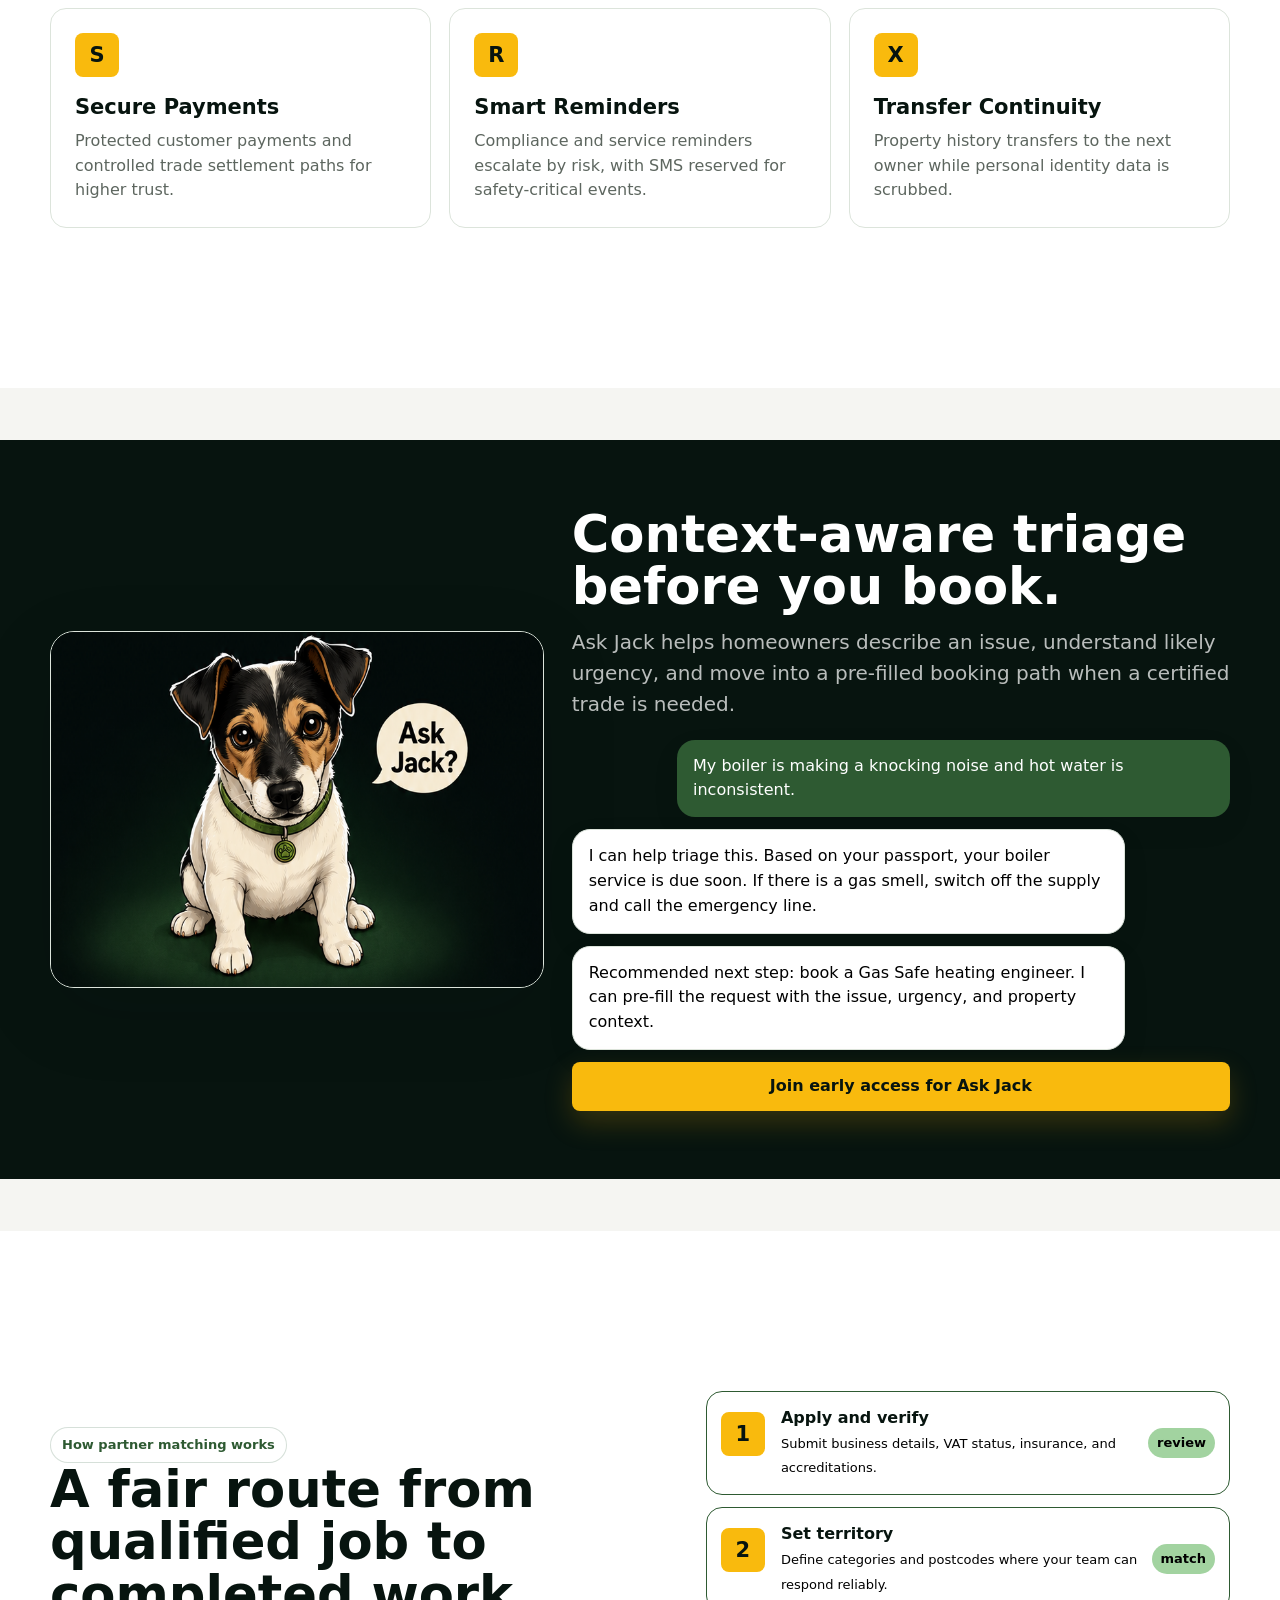
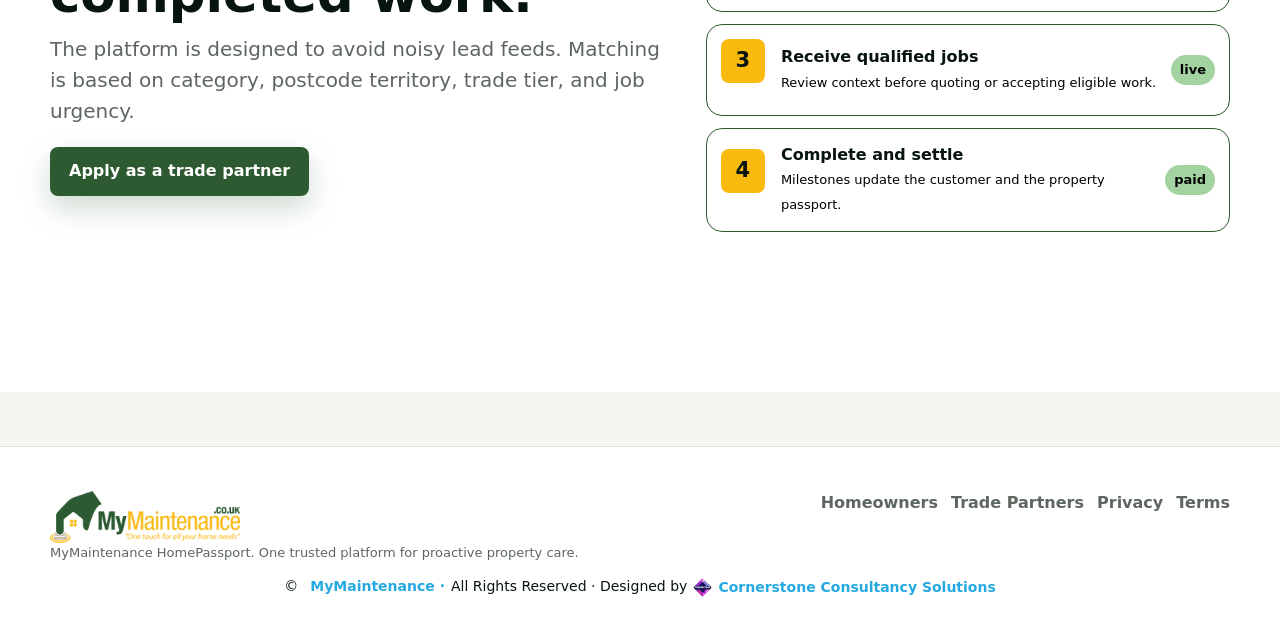
==== commit 417e10c8: "Add files via upload" ====
--- a/index.html
+++ b/index.html
@@ -233,10 +233,22 @@
           <a href="https://www.mymaintenance.co.uk/partners">Trade Partners</a>
           <a href="privacy.html">Privacy</a>
           <a href="terms.html">Terms</a>
-          <a href="https://hello.mymaintenance.co.uk">hello.mymaintenance.co.uk</a>
-          <a href="https://partners.mymaintenance.co.uk">partners.mymaintenance.co.uk</a>
         </div>
       </div>
+	  
+	   <div class="footer-bottom">
+    <div class="container footer-bottom-inner">
+      <p class="footer-copy">
+        © <span id="year"></span>
+        <strong class="sitename">MyMaintenance · </strong>All Rights Reserved · 
+		      Designed by 
+			<a href="https://cornerstoneconsultancysolutions.com/" target="_blank">
+			<img src="images/CSSlogo.png" alt="Designer Logo">
+			<strong class="sitename">Cornerstone Consultancy Solutions</strong>
+		</a>
+      </p>
+    </div>
+  </div>
     </footer>
     <script src="site.js"></script>
   </body>
--- a/styles.css
+++ b/styles.css
@@ -436,6 +436,13 @@
   line-height: 1.18;
 }
 
+.footer-bottom-inner {
+    display: flex;
+    justify-content: center;
+    align-items: center;
+    text-align: center;
+}
+
 .lead {
   color: var(--muted);
   font-size: 20px;
@@ -443,6 +450,66 @@
 
 .hero-copy .lead {
   margin-bottom: 28px;
+}
+
+.footer-bottom-inner {
+  display: flex;
+  justify-content: center;
+  align-items: center;
+  text-align: center;
+}
+
+.footer-copy {
+  margin: 0;
+  font-size: 14px;
+  color: var(--default-color);
+  display: flex;
+  align-items: center;
+  flex-wrap: wrap;
+  gap: 6px;
+}
+
+.footer-copy .sitename {
+  font-weight: 600;
+  color: #25a9e0;
+}
+
+.footer-copy a {
+  display: inline-flex;
+  align-items: center;
+  gap: 6px;
+  color: var(--default-color);
+  text-decoration: none;
+  font-weight: 400;
+  font-size: inherit;
+  line-height: 1;
+  transition: 0.3s ease;
+}
+
+.footer-copy a:hover {
+  color: var(--accent-color);
+}
+
+.footer-copy img {
+  height: 19px;
+  width: 19px !important;
+  transform: translateY(1px);
+}
+
+.footer .copyright {
+  padding-top: 25px;
+  padding-bottom: 25px;
+  background-color: color-mix(in srgb, var(--default-color), transparent 95%);
+}
+
+@media (max-width: 767px) {
+  .footer {
+    text-align: center;
+  }
+
+  .footer-copy {
+    justify-content: center;
+  }
 }
 
 .hero-actions,
